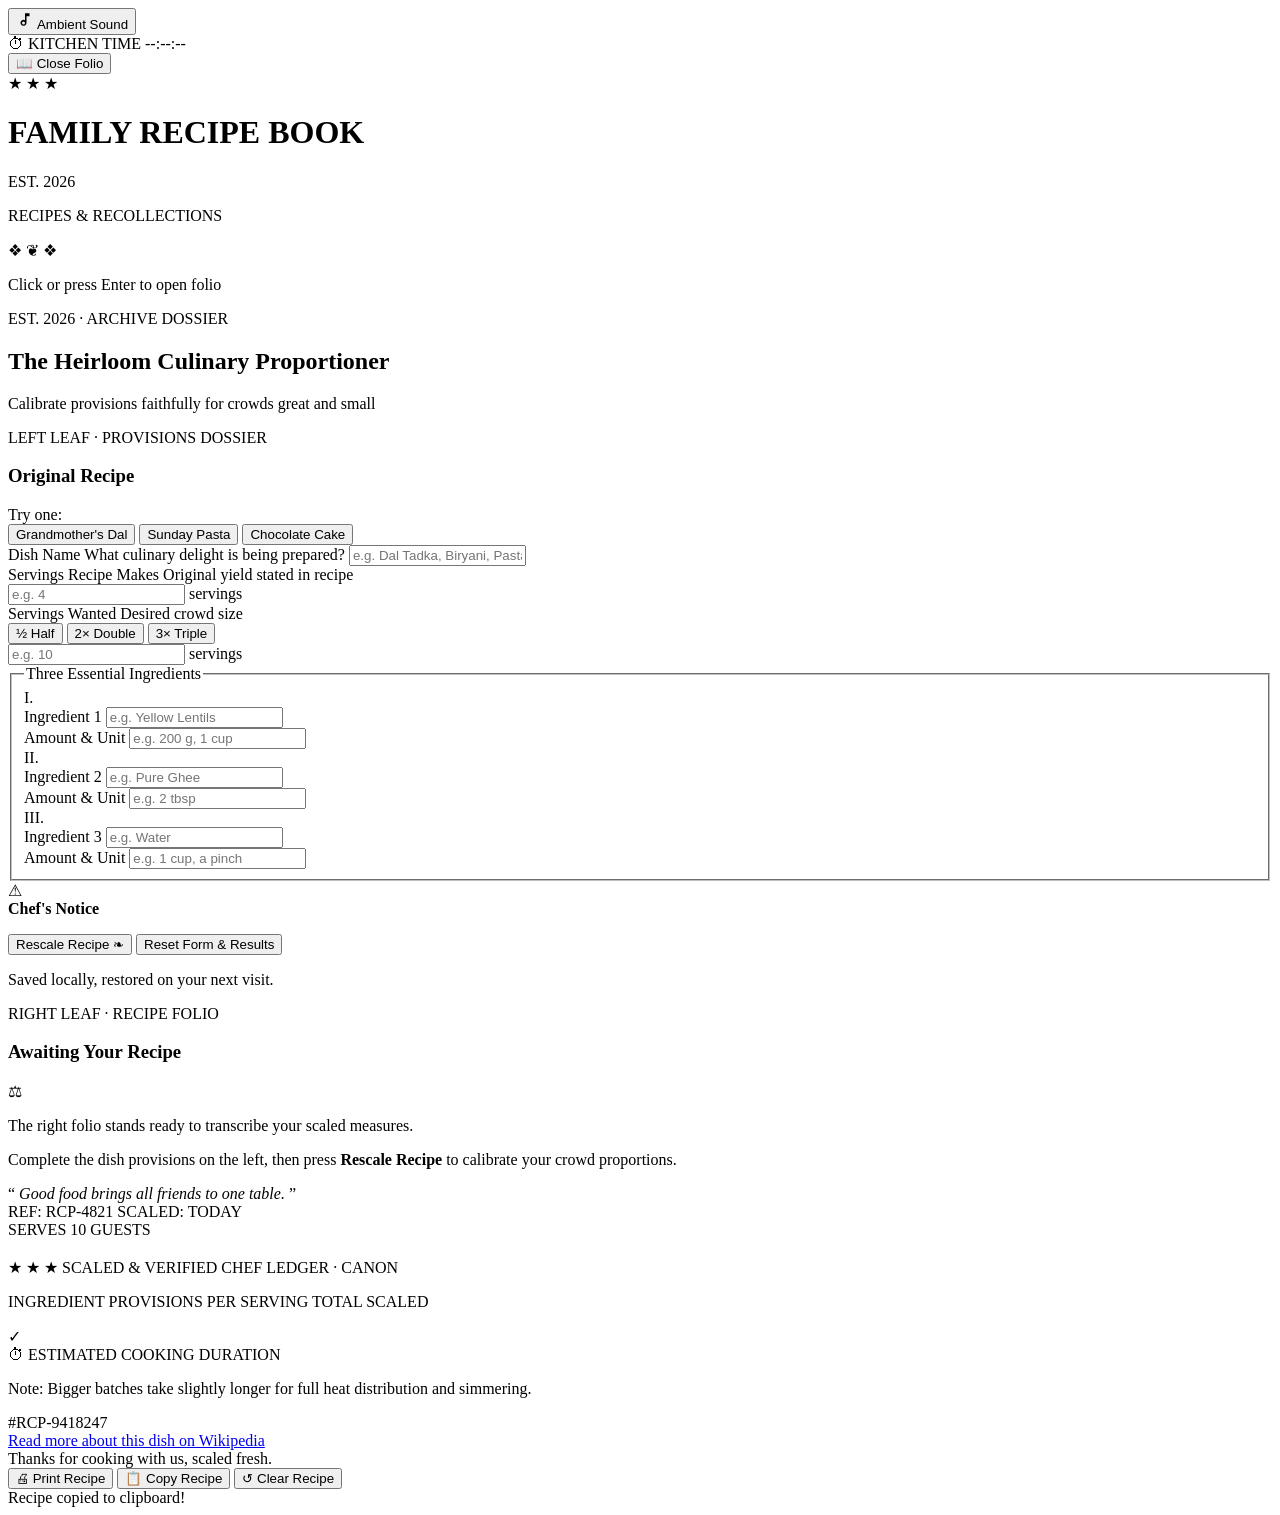
==== index.html @ 45d5d49e "Add initial HTML structure for recipe scaler Initial commit of the Heirloom Recipe Scaler HTML struc" ====
<!doctype html>
<html lang="en">
  <head>
    <meta charset="UTF-8" />
    <meta name="viewport" content="width=device-width, initial-scale=1.0" />
    <title>Heirloom Recipe Scaler</title>
    <meta
      name="description"
      content="An antique cookbook recipe scaler that rescales culinary ingredients between serving sizes with persistent storage and realistic folio visuals."
    />
    <meta property="og:title" content="Heirloom Recipe Scaler" />
    <meta
      property="og:description"
      content="An antique cookbook recipe scaler that rescales culinary ingredients between serving sizes with persistent storage and realistic folio visuals."
    />
    <meta property="og:type" content="website" />
    <meta name="twitter:card" content="summary_large_image" />
    <link rel="stylesheet" href="./style.css" />
  </head>
  <body>
    <!-- Floating Top Left Instruments: Gramophone Audio Toggle + Kitchen Time Clock -->
    <div class="floating-instruments-left" role="complementary" aria-label="Kitchen Instruments">
      <button
        id="btn-music"
        class="floating-gramophone-btn"
        type="button"
        aria-label="Toggle ambient antique music"
        aria-pressed="false"
        title="Toggle Antique Gramophone Music"
      >
        <span class="gramophone-icon" aria-hidden="true">
          <!-- Stylized Brass Gramophone SVG -->
          <svg viewBox="0 0 24 24" width="18" height="18" fill="currentColor">
            <path d="M12 3v9.28A4 4 0 1 0 14 16V7h4V3h-6zm-2 15a2 2 0 1 1 0-4 2 2 0 0 1 0 4z" />
          </svg>
        </span>
        <span class="gramophone-label sr-only">Ambient Sound</span>
      </button>

      <div class="kitchen-clock-pill" id="kitchen-clock-pill" title="Local Kitchen Time">
        <span class="clock-icon" aria-hidden="true">⏱</span>
        <span class="clock-label">KITCHEN TIME</span>
        <span class="clock-digits" id="kitchen-live-clock">--:--:--</span>
      </div>
    </div>

    <!-- Floating Top Right: Leather Folio Cover Control -->
    <div class="floating-controls-right">
      <button
        id="btn-toggle-folio"
        class="floating-leather-btn"
        type="button"
        aria-label="Toggle folio cover open or closed"
      >
        <span class="leather-btn-stitch" aria-hidden="true"></span>
        <span id="folio-icon" aria-hidden="true">📖</span>
        <span id="folio-label">Close Folio</span>
      </button>
    </div>

    <!-- Main Tabletop Workspace with 3D Scene Perspective -->
    <main class="tabletop" id="main-content">
      <div class="folio-scene" id="folio-scene">
        <div class="book-container" id="book-container">

          <!-- 3D SWINGING HARDCOVER OVERLAY (Hinged on Left Edge) -->
          <div
            id="book-cover-panel"
            class="book-cover-panel"
            role="region"
            aria-label="Book cover"
            tabindex="0"
          >
            <div class="corner-bracket top-left" aria-hidden="true"></div>
            <div class="corner-bracket top-right" aria-hidden="true"></div>
            <div class="corner-bracket bottom-left" aria-hidden="true"></div>
            <div class="corner-bracket bottom-right" aria-hidden="true"></div>
            <div class="cover-spine-edge" aria-hidden="true"></div>
            <div class="cover-clasp" aria-hidden="true">
              <span class="clasp-rivet"></span>
            </div>

            <!-- Stitched Border on Cover -->
            <div class="cover-stitch-border" aria-hidden="true"></div>

            <!-- Center Gold Medallion -->
            <div class="cover-medallion">
              <div class="medallion-ring outer-ring"></div>
              <div class="medallion-ring inner-ring"></div>
              <div class="medallion-stars" aria-hidden="true">★ ★ ★</div>
              <h1 class="medallion-title">FAMILY RECIPE BOOK</h1>
              <div class="medallion-line" aria-hidden="true"></div>
              <p class="medallion-est">EST. 2026</p>
              <p class="medallion-subtitle">RECIPES &amp; RECOLLECTIONS</p>
              <div class="medallion-wheat" aria-hidden="true">❖ ❦ ❖</div>
            </div>

            <p class="cover-hint">Click or press Enter to open folio</p>
          </div>

          <!-- INSIDE TWO-LEAF SPREAD (On Antique Cream Paper) -->
          <article class="folio-spread" id="folio-spread" aria-label="Cookbook pages spread">
            <!-- Saddle stitch border around the entire inside folio -->
            <div class="saddle-stitch-border" aria-hidden="true"></div>

            <!-- Folio Master Inside Header -->
            <header class="folio-header">
              <div class="folio-header-est">EST. 2026 · ARCHIVE DOSSIER</div>
              <h2 class="folio-header-title">The Heirloom Culinary Proportioner</h2>
              <p class="folio-header-sub">
                Calibrate provisions faithfully for crowds great and small
              </p>
              <div class="header-brass-rule" aria-hidden="true"></div>
            </header>

            <!-- Two-Leaf Layout Grid -->
            <div class="spread-leaves">

              <!-- LEFT LEAF: INPUT PAGE -->
              <section class="leaf leaf-left" aria-labelledby="leaf-left-title">
                <div class="leaf-content">
                  <header class="leaf-header">
                    <span class="leaf-folio-tag">LEFT LEAF · PROVISIONS DOSSIER</span>
                    <h3 id="leaf-left-title" class="leaf-title">Original Recipe</h3>
                    <div class="leaf-hairline" aria-hidden="true"></div>
                  </header>

                  <!-- Try One Quick Sample Row (fills whole form) -->
                  <div class="try-row" role="group" aria-label="Sample recipe presets">
                    <span class="try-label">Try one:</span>
                    <div class="try-chips">
                      <button type="button" class="sample-chip" id="chip-sample-dal">
                        Grandmother's Dal
                      </button>
                      <button type="button" class="sample-chip" id="chip-sample-pasta">
                        Sunday Pasta
                      </button>
                      <button type="button" class="sample-chip" id="chip-sample-cake">
                        Chocolate Cake
                      </button>
                    </div>
                  </div>

                  <form id="scaler-form" class="scaler-form" novalidate>
                    <!-- Dish Name -->
                    <div class="field-block">
                      <label for="dish-name" class="field-label">
                        <span class="label-heading">Dish Name</span>
                        <span class="label-sub">What culinary delight is being prepared?</span>
                      </label>
                      <input
                        type="text"
                        id="dish-name"
                        class="antique-input"
                        placeholder="e.g. Dal Tadka, Biryani, Pasta, Chocolate Cake"
                        autocomplete="off"
                        required
                      />
                    </div>

                    <!-- Servings Recipe Makes -->
                    <div class="field-block">
                      <label for="servings-original" class="field-label">
                        <span class="label-heading">Servings Recipe Makes</span>
                        <span class="label-sub">Original yield stated in recipe</span>
                      </label>
                      <div class="number-input-row">
                        <input
                          type="number"
                          id="servings-original"
                          class="antique-input number-input"
                          placeholder="e.g. 4"
                          min="0.1"
                          step="any"
                          required
                        />
                        <span class="input-unit-tag">servings</span>
                      </div>
                    </div>

                    <!-- Quick Chips & Servings Wanted -->
                    <div class="field-block">
                      <div class="chips-header">
                        <label for="servings-wanted" class="field-label mb-0">
                          <span class="label-heading">Servings Wanted</span>
                          <span class="label-sub">Desired crowd size</span>
                        </label>
                        <!-- Quick multiplier chips -->
                        <div class="quick-chips" role="group" aria-label="Crowd multipliers">
                          <button type="button" class="chip-btn" id="chip-half" title="Set crowd to Half">
                            ½ Half
                          </button>
                          <button type="button" class="chip-btn" id="chip-double" title="Set crowd to Double">
                            2× Double
                          </button>
                          <button type="button" class="chip-btn" id="chip-triple" title="Set crowd to Triple">
                            3× Triple
                          </button>
                        </div>
                      </div>

                      <div class="number-input-row">
                        <input
                          type="number"
                          id="servings-wanted"
                          class="antique-input number-input"
                          placeholder="e.g. 10"
                          min="0.1"
                          step="any"
                          required
                        />
                        <span class="input-unit-tag">servings</span>
                      </div>
                    </div>

                    <!-- Three Ingredient Rows -->
                    <fieldset class="ingredients-fieldset">
                      <legend class="fieldset-legend">Three Essential Ingredients</legend>

                      <!-- Row 1 -->
                      <div class="ingredient-row">
                        <span class="row-index" aria-hidden="true">I.</span>
                        <div class="row-inputs">
                          <div class="field-grow-2">
                            <label for="ing-name-1" class="micro-label">Ingredient 1</label>
                            <input
                              type="text"
                              id="ing-name-1"
                              class="antique-input"
                              placeholder="e.g. Yellow Lentils"
                              autocomplete="off"
                              required
                            />
                          </div>
                          <div class="field-grow-1">
                            <label for="ing-amount-1" class="micro-label">Amount &amp; Unit</label>
                            <input
                              type="text"
                              id="ing-amount-1"
                              class="antique-input"
                              placeholder="e.g. 200 g, 1 cup"
                              autocomplete="off"
                              required
                            />
                          </div>
                        </div>
                      </div>

                      <!-- Row 2 -->
                      <div class="ingredient-row">
                        <span class="row-index" aria-hidden="true">II.</span>
                        <div class="row-inputs">
                          <div class="field-grow-2">
                            <label for="ing-name-2" class="micro-label">Ingredient 2</label>
                            <input
                              type="text"
                              id="ing-name-2"
                              class="antique-input"
                              placeholder="e.g. Pure Ghee"
                              autocomplete="off"
                              required
                            />
                          </div>
                          <div class="field-grow-1">
                            <label for="ing-amount-2" class="micro-label">Amount &amp; Unit</label>
                            <input
                              type="text"
                              id="ing-amount-2"
                              class="antique-input"
                              placeholder="e.g. 2 tbsp"
                              autocomplete="off"
                              required
                            />
                          </div>
                        </div>
                      </div>

                      <!-- Row 3 -->
                      <div class="ingredient-row">
                        <span class="row-index" aria-hidden="true">III.</span>
                        <div class="row-inputs">
                          <div class="field-grow-2">
                            <label for="ing-name-3" class="micro-label">Ingredient 3</label>
                            <input
                              type="text"
                              id="ing-name-3"
                              class="antique-input"
                              placeholder="e.g. Water"
                              autocomplete="off"
                              required
                            />
                          </div>
                          <div class="field-grow-1">
                            <label for="ing-amount-3" class="micro-label">Amount &amp; Unit</label>
                            <input
                              type="text"
                              id="ing-amount-3"
                              class="antique-input"
                              placeholder="e.g. 1 cup, a pinch"
                              autocomplete="off"
                              required
                            />
                          </div>
                        </div>
                      </div>
                    </fieldset>

                    <!-- Validation Box -->
                    <div
                      id="validation-box"
                      class="validation-box hidden"
                      role="alert"
                      aria-live="assertive"
                    >
                      <span class="alert-symbol" aria-hidden="true">⚠</span>
                      <div class="alert-details">
                        <strong class="alert-head">Chef's Notice</strong>
                        <p id="validation-message" class="alert-text"></p>
                      </div>
                    </div>

                    <!-- Rescale Action Button & Reset Form -->
                    <div class="form-actions">
                      <button type="submit" id="btn-rescale" class="btn-oxblood">
                        <span class="btn-label">Rescale Recipe</span>
                        <span class="btn-flourish" aria-hidden="true">❧</span>
                      </button>
                      <button
                        type="button"
                        id="btn-reset-form"
                        class="btn-reset-inline"
                        title="Clear form and remove saved result"
                      >
                        Reset Form &amp; Results
                      </button>
                    </div>

                    <!-- Quiet Persistence Note -->
                    <p class="note-saved-locally">
                      Saved locally, restored on your next visit.
                    </p>
                  </form>
                </div>
              </section>

              <!-- Center Folio Binding Gutter -->
              <div class="leaf-spine-gutter" aria-hidden="true"></div>

              <!-- RIGHT LEAF: PLACEHOLDER OR RESCALED RECIPE CARD -->
              <section class="leaf leaf-right" aria-labelledby="leaf-right-title">
                <div class="leaf-content">

                  <!-- PLACEHOLDER STATE (Awaiting recipe) -->
                  <div id="right-placeholder" class="placeholder-state">
                    <header class="leaf-header">
                      <span class="leaf-folio-tag">RIGHT LEAF · RECIPE FOLIO</span>
                      <h3 id="leaf-right-title" class="leaf-title">Awaiting Your Recipe</h3>
                      <div class="leaf-hairline" aria-hidden="true"></div>
                    </header>

                    <div class="placeholder-body">
                      <div class="antique-crest-frame">
                        <span class="crest-glyph" aria-hidden="true">⚖</span>
                      </div>
                      <p class="placeholder-lead">
                        The right folio stands ready to transcribe your scaled measures.
                      </p>
                      <p class="placeholder-note">
                        Complete the dish provisions on the left, then press
                        <strong>Rescale Recipe</strong> to calibrate your crowd proportions.
                      </p>

                      <div class="placeholder-quote">
                        <span class="quote-mark">“</span>
                        <em>Good food brings all friends to one table.</em>
                        <span class="quote-mark">”</span>
                      </div>
                    </div>
                  </div>

                  <!-- RESULT STATE (Rescaled Official Recipe Card with Zigzag Torn Edges) -->
                  <div id="right-result" class="result-card-state hidden">
                    <div class="torn-recipe-card" id="printable-recipe-card">
                      <!-- Top Torn Serrated Edge -->
                      <div class="torn-edge-top" aria-hidden="true"></div>

                      <!-- Document Particulars Header -->
                      <div class="card-doc-header">
                        <div class="doc-ref-row">
                          <span class="doc-ref-code" id="doc-ref-code">REF: RCP-4821</span>
                          <span class="doc-date" id="doc-date-string">SCALED: TODAY</span>
                        </div>
                        <div class="stamp-badge" id="result-serves-badge">
                          SERVES 10 GUESTS
                        </div>
                      </div>

                      <!-- Dish Title & Scale Badge -->
                      <div class="dish-title-row">
                        <h3 id="result-dish-heading" class="result-dish-heading">
                          <!-- Dynamic Dish Name -->
                        </h3>
                        <span class="scale-factor-pill" id="scale-factor-pill">
                          <!-- e.g. ×2.5 -->
                        </span>
                      </div>

                      <!-- Dark Round Rubber Stamp: SCALED & VERIFIED -->
                      <div class="rubber-stamp" aria-label="Scaled and Verified rubber stamp">
                        <div class="rubber-stamp-inner">
                          <span class="stamp-stars">★ ★ ★</span>
                          <span class="stamp-main">SCALED &amp; VERIFIED</span>
                          <span class="stamp-tagline">CHEF LEDGER · CANON</span>
                        </div>
                      </div>

                      <p class="result-servings-line" id="result-servings-line">
                        <!-- e.g. Serves 10 · Scaled from recipe for 4 -->
                      </p>

                      <div class="leaf-hairline" aria-hidden="true"></div>

                      <!-- Scaled Ingredients Table with Per Serving Column -->
                      <div class="ingredients-card">
                        <div class="card-table-head">
                          <span class="col-ing">INGREDIENT PROVISIONS</span>
                          <span class="col-per-serv">PER SERVING</span>
                          <span class="col-total">TOTAL SCALED</span>
                        </div>
                        <ul id="scaled-ingredients-list" class="scaled-list" aria-label="Rescaled ingredients">
                          <!-- Injected via JavaScript -->
                        </ul>
                      </div>

                      <!-- Math Verification Audit Strip -->
                      <div class="math-audit-strip" id="math-audit-strip" role="note">
                        <span class="audit-icon" aria-hidden="true">✓</span>
                        <span class="audit-text" id="math-audit-text">
                          <!-- e.g. Verification: 200 g × 2.5 = 500 g -->
                        </span>
                      </div>

                      <!-- Two-Line Estimated Cooking Time Card -->
                      <div class="cooking-time-card" id="cooking-time-card">
                        <div class="time-header">
                          <span class="time-icon" aria-hidden="true">⏱</span>
                          <span class="time-title">ESTIMATED COOKING DURATION</span>
                        </div>
                        <p class="time-line line-original" id="time-line-original">
                          <!-- e.g. Original 4 servings: about 35 minutes -->
                        </p>
                        <p class="time-line line-rescaled" id="time-line-rescaled">
                          <!-- e.g. For 10 servings: plan about 40 to 45 minutes -->
                        </p>
                        <p class="time-note">
                          Note: Bigger batches take slightly longer for full heat distribution and simmering.
                        </p>
                      </div>

                      <!-- Decorative CSS-Only Barcode & Receipt Line -->
                      <div class="card-barcode-wrap">
                        <div class="barcode-bars" aria-hidden="true"></div>
                        <div class="barcode-number" id="barcode-number">#RCP-9418247</div>
                        <div class="barcode-wiki-wrap">
                          <a
                            id="barcode-wiki-link"
                            class="barcode-wiki-link"
                            href="https://en.wikipedia.org/wiki/Special:Search/"
                            target="_blank"
                            rel="noopener noreferrer"
                          >
                            Read more about this dish on Wikipedia
                          </a>
                        </div>
                        <div class="barcode-farewell">
                          Thanks for cooking with us, scaled fresh.
                        </div>
                      </div>

                      <!-- Bottom Torn Serrated Edge -->
                      <div class="torn-edge-bottom" aria-hidden="true"></div>
                    </div>

                    <!-- Result Action Buttons -->
                    <div class="result-buttons">
                      <button
                        type="button"
                        id="btn-print-recipe"
                        class="btn-secondary"
                        onclick="window.focus(); window.print();"
                        title="Print this rescaled recipe card"
                      >
                        <span aria-hidden="true">🖨</span> Print Recipe
                      </button>
                      <button
                        type="button"
                        id="btn-copy-recipe"
                        class="btn-secondary"
                        title="Copy plain-text recipe to clipboard"
                      >
                        <span aria-hidden="true">📋</span> Copy Recipe
                      </button>
                      <button
                        type="button"
                        id="btn-start-over"
                        class="btn-ghost"
                        title="Clear saved recipe and reset"
                      >
                        <span>↺</span> Clear Recipe
                      </button>
                    </div>

                    <!-- Toast Feedback for Copy -->
                    <div id="copy-toast" class="copy-toast hidden" role="status" aria-live="polite">
                      Recipe copied to clipboard!
                    </div>
                  </div>

                </div>
              </section>

            </div>
          </article>

        </div>
      </div>
    </main>

    <!-- Vanilla JavaScript File -->
    <script src="./script.js"></script>
  </body>
</html>
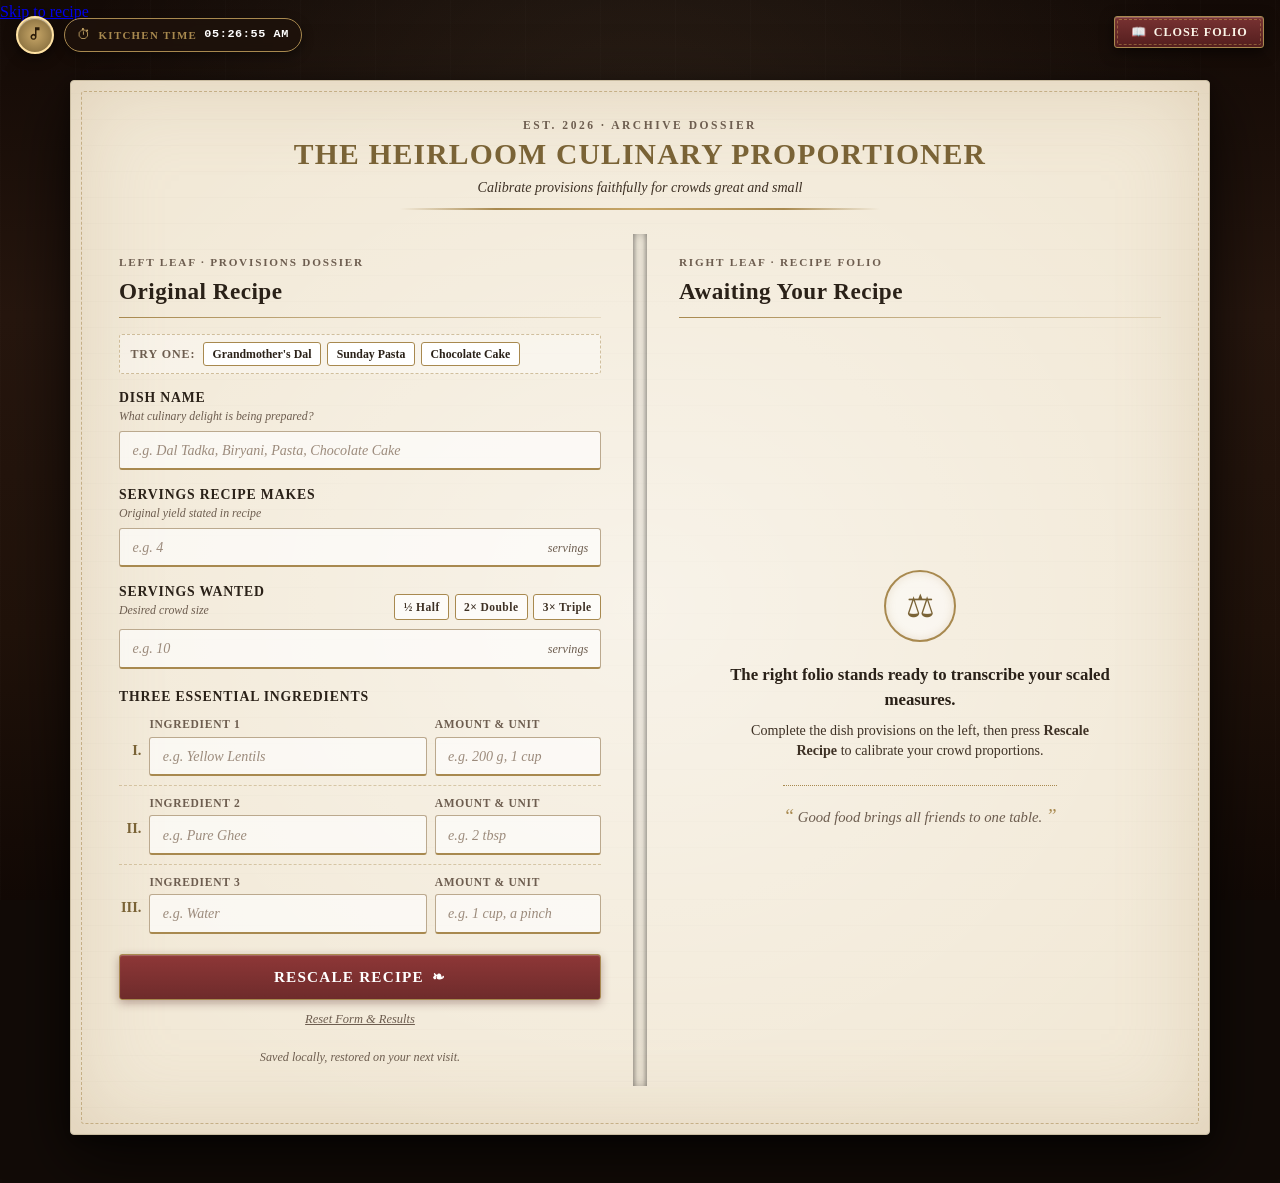
==== commit 04aec7fb: "Keep recipe arithmetic safe and cooking guidance honest" ====
--- a/index.html
+++ b/index.html
@@ -8,16 +8,20 @@
       name="description"
       content="An antique cookbook recipe scaler that rescales culinary ingredients between serving sizes with persistent storage and realistic folio visuals."
     />
-    <meta property="og:title" content="Heirloom Recipe Scaler" />
+    <link rel="canonical" href="https://aditya2375.github.io/recipe-scaler/">
+<meta name="referrer" content="no-referrer">
+<meta http-equiv="Content-Security-Policy" content="default-src 'self'; script-src 'self'; style-src 'self' 'unsafe-inline'; font-src 'self' data:; img-src 'self' data:; connect-src 'none'; object-src 'none'; base-uri 'self'; form-action 'none'">
+<meta property="og:url" content="https://aditya2375.github.io/recipe-scaler/">
+<meta property="og:title" content="Heirloom Recipe Scaler" />
     <meta
       property="og:description"
       content="An antique cookbook recipe scaler that rescales culinary ingredients between serving sizes with persistent storage and realistic folio visuals."
     />
     <meta property="og:type" content="website" />
-    <meta name="twitter:card" content="summary_large_image" />
+    <meta name="twitter:card" content="summary" />
     <link rel="stylesheet" href="./style.css" />
   </head>
-  <body>
+  <body><a class="skip-link" href="#main-content">Skip to recipe</a>
     <!-- Floating Top Left Instruments: Gramophone Audio Toggle + Kitchen Time Clock -->
     <div class="floating-instruments-left" role="complementary" aria-label="Kitchen Instruments">
       <button
@@ -59,7 +63,7 @@
     </div>
 
     <!-- Main Tabletop Workspace with 3D Scene Perspective -->
-    <main class="tabletop" id="main-content">
+    <main tabindex="-1" class="tabletop" id="main-content">
       <div class="folio-scene" id="folio-scene">
         <div class="book-container" id="book-container">
 
@@ -440,11 +444,11 @@
                         </span>
                       </div>
 
-                      <!-- Two-Line Estimated Cooking Time Card -->
+                      <!-- Two-Line Cooking guidance Card -->
                       <div class="cooking-time-card" id="cooking-time-card">
                         <div class="time-header">
                           <span class="time-icon" aria-hidden="true">⏱</span>
-                          <span class="time-title">ESTIMATED COOKING DURATION</span>
+                          <span class="time-title">COOKING GUIDANCE</span>
                         </div>
                         <p class="time-line line-original" id="time-line-original">
                           <!-- e.g. Original 4 servings: about 35 minutes -->
@@ -453,7 +457,7 @@
                           <!-- e.g. For 10 servings: plan about 40 to 45 minutes -->
                         </p>
                         <p class="time-note">
-                          Note: Bigger batches take slightly longer for full heat distribution and simmering.
+                          Scaling amounts does not establish safe cooking time or doneness.
                         </p>
                       </div>
 
--- a/style.css
+++ b/style.css
@@ -0,0 +1,1695 @@
+/* ==========================================================================
+   THE HEIRLOOM RECIPE SCALER - STYLESHEET
+   Antique Family Cookbook & Folio Proportioner
+   Pure Vanilla CSS - Zero External Dependencies
+   ========================================================================== */
+
+/* --- Custom Variables & Palette --- */
+:root {
+  --wood-dark: #120b07;
+  --wood-deep: #1e120b;
+  --wood-warm: #362013;
+  --wood-light: #4e301d;
+
+  --cover-green-dark: #14241a;
+  --cover-green: #1f3627;
+  --cover-green-light: #2b4936;
+
+  --oxblood-deep: #4d1c1c;
+  --oxblood: #6e2b2b;
+  --oxblood-light: #8e3737;
+  --oxblood-tint: rgba(110, 43, 43, 0.08);
+
+  --brass-dark: #7a6336;
+  --brass: #a8894f;
+  --brass-bright: #c8a768;
+  --brass-light: #ebd8a7;
+  --gold-foil: #dfba5c;
+
+  --parchment-base: #f7f1e4;
+  --parchment-page: #f2e9d7;
+  --parchment-card: #fcf9f2;
+  --parchment-crease: #e4d8bf;
+  --parchment-dark: #dacbb0;
+
+  --ink-black: #2a2118;
+  --ink-brown: #3e3125;
+  --ink-muted: #6d5d4f;
+  --ink-faint: #9c8b7c;
+
+  --stamp-ink: #3b231d;
+  --alert-red: #872323;
+  --alert-bg: #faecea;
+  --alert-border: #d48b8b;
+
+  --font-serif: Georgia, "Times New Roman", "Baskerville", serif;
+  --font-mono: "Courier New", Courier, monospace;
+
+  --radius-sm: 3px;
+  --radius-md: 6px;
+  --radius-lg: 10px;
+
+  --ease-folio: cubic-bezier(0.25, 1, 0.5, 1);
+}
+
+/* --- Global Reset & Box Model --- */
+*,
+*::before,
+*::after {
+  box-sizing: border-box;
+  margin: 0;
+  padding: 0;
+}
+
+html,
+body {
+  min-height: 100vh;
+  width: 100%;
+  font-family: var(--font-serif);
+  color: var(--ink-black);
+  line-height: 1.5;
+  background-color: var(--wood-dark);
+  -webkit-font-smoothing: antialiased;
+  -moz-osx-font-smoothing: grayscale;
+}
+
+/* --- Atmospheric Wooden Tabletop Background --- */
+body {
+  display: flex;
+  flex-direction: column;
+  background-image:
+    radial-gradient(ellipse at 50% 25%, rgba(255, 230, 180, 0.09) 0%, transparent 65%),
+    repeating-linear-gradient(
+      90deg,
+      rgba(255, 255, 255, 0.012) 0px,
+      rgba(255, 255, 255, 0.012) 1px,
+      transparent 1px,
+      transparent 75px
+    ),
+    linear-gradient(
+      180deg,
+      #130a06 0%,
+      #26160e 35%,
+      #20120a 70%,
+      #120905 100%
+    );
+  background-attachment: fixed;
+  overflow-x: hidden;
+}
+
+.sr-only {
+  position: absolute;
+  width: 1px;
+  height: 1px;
+  padding: 0;
+  margin: -1px;
+  overflow: hidden;
+  clip: rect(0, 0, 0, 0);
+  white-space: nowrap;
+  border: 0;
+}
+
+.hidden {
+  display: none !important;
+}
+
+/* ==========================================================================
+   FLOATING TOP INSTRUMENTS & CONTROLS (NO NAVBAR)
+   ========================================================================== */
+.floating-instruments-left {
+  position: fixed;
+  top: 1rem;
+  left: 1rem;
+  z-index: 100;
+  display: flex;
+  align-items: center;
+  gap: 0.65rem;
+}
+
+/* Tiny Brass Gramophone Audio Toggle */
+.floating-gramophone-btn {
+  width: 38px;
+  height: 38px;
+  border-radius: 50%;
+  background: radial-gradient(circle, var(--brass-bright) 0%, var(--brass-dark) 100%);
+  border: 2px solid #ffe2a3;
+  color: #2b1c09;
+  display: flex;
+  align-items: center;
+  justify-content: center;
+  cursor: pointer;
+  box-shadow:
+    0 4px 12px rgba(0, 0, 0, 0.5),
+    inset 0 1px 1px rgba(255, 255, 255, 0.6);
+  transition: all 0.2s ease;
+}
+
+.floating-gramophone-btn:hover {
+  transform: scale(1.08);
+  box-shadow: 0 6px 16px rgba(0, 0, 0, 0.6);
+  color: var(--oxblood-deep);
+}
+
+.floating-gramophone-btn:focus-visible {
+  outline: 2px solid var(--brass-light);
+  outline-offset: 3px;
+}
+
+.floating-gramophone-btn.is-playing {
+  background: radial-gradient(circle, #f5d487 0%, #b88628 100%);
+  animation: gramophonePulse 2.8s infinite ease-in-out;
+}
+
+@keyframes gramophonePulse {
+  0%, 100% { box-shadow: 0 4px 12px rgba(0,0,0,0.5), 0 0 0 0 rgba(223, 186, 92, 0.4); }
+  50% { box-shadow: 0 4px 12px rgba(0,0,0,0.5), 0 0 0 6px rgba(223, 186, 92, 0); }
+}
+
+/* Kitchen Time Clock Pill */
+.kitchen-clock-pill {
+  background: rgba(30, 18, 11, 0.85);
+  border: 1px solid var(--brass);
+  border-radius: 20px;
+  padding: 0.35rem 0.75rem;
+  display: flex;
+  align-items: center;
+  gap: 0.45rem;
+  box-shadow: 0 4px 12px rgba(0, 0, 0, 0.4);
+  backdrop-filter: blur(4px);
+  color: var(--brass-light);
+  font-size: 0.74rem;
+}
+
+.clock-icon {
+  font-size: 0.85rem;
+  color: var(--brass-bright);
+}
+
+.clock-label {
+  font-weight: 700;
+  letter-spacing: 0.12em;
+  text-transform: uppercase;
+  color: var(--brass);
+  font-size: 0.68rem;
+}
+
+.clock-digits {
+  font-family: var(--font-mono);
+  font-weight: 700;
+  color: #fff;
+  letter-spacing: 0.05em;
+  font-variant-numeric: tabular-nums;
+}
+
+/* Floating Leather Folio Button (Top Right) */
+.floating-controls-right {
+  position: fixed;
+  top: 1rem;
+  right: 1rem;
+  z-index: 100;
+}
+
+.floating-leather-btn {
+  background: linear-gradient(180deg, #783232 0%, #541e1e 100%);
+  color: #fbf5e8;
+  border: 1px solid var(--brass);
+  border-radius: var(--radius-sm);
+  padding: 0.48rem 0.95rem;
+  font-family: var(--font-serif);
+  font-size: 0.76rem;
+  letter-spacing: 0.08em;
+  text-transform: uppercase;
+  font-weight: 700;
+  cursor: pointer;
+  position: relative;
+  box-shadow:
+    0 4px 14px rgba(0, 0, 0, 0.55),
+    inset 0 1px 1px rgba(255, 255, 255, 0.25);
+  display: inline-flex;
+  align-items: center;
+  gap: 0.45rem;
+  transition: all 0.2s ease;
+}
+
+.leather-btn-stitch {
+  position: absolute;
+  top: 2px;
+  bottom: 2px;
+  left: 2px;
+  right: 2px;
+  border: 1px dashed rgba(223, 186, 92, 0.4);
+  pointer-events: none;
+  border-radius: 2px;
+}
+
+.floating-leather-btn:hover {
+  background: linear-gradient(180deg, #8a3a3a 0%, #632222 100%);
+  border-color: var(--brass-bright);
+  transform: translateY(-1px);
+  box-shadow: 0 6px 18px rgba(0, 0, 0, 0.65);
+}
+
+.floating-leather-btn:focus-visible {
+  outline: 2px solid var(--brass-light);
+  outline-offset: 3px;
+}
+
+/* --- Workspace & 3D Folio Scene --- */
+.tabletop {
+  flex: 1;
+  display: flex;
+  align-items: center;
+  justify-content: center;
+  padding: 3.5rem 1rem 3rem;
+}
+
+.folio-scene {
+  width: 100%;
+  max-width: 1140px;
+  perspective: 2000px;
+  position: relative;
+}
+
+.book-container {
+  width: 100%;
+  position: relative;
+  min-height: 640px;
+  transform-style: preserve-3d;
+}
+
+/* ==========================================================================
+   3D SWINGING HARDCOVER OVERLAY (Hinged on Left Edge)
+   ========================================================================== */
+.book-cover-panel {
+  position: absolute;
+  top: 0;
+  left: 0;
+  width: 100%;
+  height: 100%;
+  z-index: 50;
+  transform-origin: left center;
+  transform-style: preserve-3d;
+  background-color: var(--cover-green);
+  /* Visible Cloth & Leather Weave Texture */
+  background-image:
+    radial-gradient(ellipse at 50% 50%, rgba(255, 255, 255, 0.05) 0%, transparent 80%),
+    repeating-linear-gradient(
+      45deg,
+      rgba(0, 0, 0, 0.16) 0px,
+      rgba(0, 0, 0, 0.16) 2px,
+      transparent 2px,
+      transparent 4px
+    ),
+    repeating-linear-gradient(
+      -45deg,
+      rgba(0, 0, 0, 0.16) 0px,
+      rgba(0, 0, 0, 0.16) 2px,
+      transparent 2px,
+      transparent 4px
+    );
+  border: 2px solid #0f1c13;
+  border-radius: 4px 12px 12px 4px;
+  box-shadow:
+    -14px 18px 38px rgba(0, 0, 0, 0.75),
+    0 24px 50px rgba(0, 0, 0, 0.6),
+    inset 6px 0 14px rgba(0, 0, 0, 0.75),
+    inset -4px 0 10px rgba(0, 0, 0, 0.4);
+  display: flex;
+  flex-direction: column;
+  align-items: center;
+  justify-content: center;
+  padding: 3rem 2.5rem;
+  cursor: pointer;
+  outline: none;
+  transition:
+    transform 2s var(--ease-folio),
+    opacity 0.5s ease 1.6s,
+    visibility 0.5s ease 2.1s;
+  will-change: transform, opacity;
+}
+
+.book-cover-panel.is-open {
+  transform: rotateY(-118deg);
+  opacity: 0;
+  pointer-events: none;
+  visibility: hidden;
+}
+
+.book-cover-panel.is-closed {
+  transform: rotateY(0deg);
+  opacity: 1;
+  pointer-events: auto;
+  visibility: visible;
+  transition:
+    transform 1.8s var(--ease-folio),
+    opacity 0.3s ease,
+    visibility 0s linear;
+}
+
+.book-cover-panel:focus-visible {
+  outline: 3px solid var(--brass-bright);
+  outline-offset: 4px;
+}
+
+.cover-spine-edge {
+  position: absolute;
+  top: 0;
+  left: 0;
+  bottom: 0;
+  width: 28px;
+  background: linear-gradient(
+    90deg,
+    rgba(0, 0, 0, 0.7) 0%,
+    rgba(255, 255, 255, 0.08) 35%,
+    rgba(0, 0, 0, 0.6) 100%
+  );
+  border-right: 1px solid rgba(168, 137, 79, 0.35);
+  border-radius: 4px 0 0 4px;
+}
+
+/* Corner Protectors */
+.corner-bracket {
+  position: absolute;
+  width: 58px;
+  height: 58px;
+  pointer-events: none;
+  z-index: 10;
+}
+
+.corner-bracket::before {
+  content: "";
+  position: absolute;
+  width: 100%;
+  height: 100%;
+  background: linear-gradient(135deg, var(--brass-bright) 0%, var(--brass-dark) 100%);
+  clip-path: polygon(0 0, 100% 0, 0 100%);
+  filter: drop-shadow(1px 1px 3px rgba(0, 0, 0, 0.65));
+}
+
+.corner-bracket::after {
+  content: "•";
+  position: absolute;
+  font-size: 11px;
+  color: #24190c;
+  font-weight: 700;
+}
+
+.corner-bracket.top-left { top: 0; left: 0; }
+.corner-bracket.top-left::after { top: 10px; left: 10px; }
+.corner-bracket.top-right { top: 0; right: 0; transform: scaleX(-1); }
+.corner-bracket.top-right::after { top: 10px; left: 10px; }
+.corner-bracket.bottom-left { bottom: 0; left: 0; transform: scaleY(-1); }
+.corner-bracket.bottom-left::after { top: 10px; left: 10px; }
+.corner-bracket.bottom-right { bottom: 0; right: 0; transform: scale(-1); }
+.corner-bracket.bottom-right::after { top: 10px; left: 10px; }
+
+/* Clasp */
+.cover-clasp {
+  position: absolute;
+  right: -10px;
+  top: 50%;
+  transform: translateY(-50%);
+  width: 24px;
+  height: 48px;
+  background: linear-gradient(90deg, var(--brass-dark) 0%, var(--brass-bright) 70%, var(--brass-dark) 100%);
+  border: 1px solid #dfba5c;
+  border-radius: 0 8px 8px 0;
+  box-shadow: 2px 4px 10px rgba(0, 0, 0, 0.6);
+  display: flex;
+  align-items: center;
+  justify-content: center;
+}
+
+.clasp-rivet {
+  width: 8px;
+  height: 8px;
+  background: #31210e;
+  border-radius: 50%;
+  border: 1px solid var(--brass-light);
+}
+
+.cover-stitch-border {
+  position: absolute;
+  top: 18px;
+  bottom: 18px;
+  left: 36px;
+  right: 18px;
+  border: 1px dashed rgba(168, 137, 79, 0.5);
+  box-shadow: inset 0 0 0 3px rgba(0, 0, 0, 0.25);
+  pointer-events: none;
+}
+
+.cover-medallion {
+  position: relative;
+  z-index: 5;
+  width: 290px;
+  height: 290px;
+  border-radius: 50%;
+  background: radial-gradient(circle, rgba(31, 54, 39, 0.95) 0%, rgba(18, 32, 23, 0.98) 100%);
+  border: 3px solid var(--brass-bright);
+  box-shadow:
+    0 8px 24px rgba(0, 0, 0, 0.7),
+    inset 0 0 16px rgba(0, 0, 0, 0.8),
+    0 0 0 6px rgba(168, 137, 79, 0.25);
+  display: flex;
+  flex-direction: column;
+  align-items: center;
+  justify-content: center;
+  text-align: center;
+  padding: 1.5rem;
+}
+
+.medallion-ring {
+  position: absolute;
+  border-radius: 50%;
+  pointer-events: none;
+}
+.outer-ring {
+  top: 8px; left: 8px; right: 8px; bottom: 8px;
+  border: 1px dashed rgba(223, 186, 92, 0.6);
+}
+.inner-ring {
+  top: 16px; left: 16px; right: 16px; bottom: 16px;
+  border: 1px solid rgba(168, 137, 79, 0.4);
+}
+
+.medallion-stars {
+  font-size: 0.85rem;
+  color: var(--brass-bright);
+  letter-spacing: 0.3em;
+  margin-bottom: 0.35rem;
+}
+
+.medallion-title {
+  font-size: 1.35rem;
+  line-height: 1.15;
+  font-weight: 700;
+  letter-spacing: 0.1em;
+  color: var(--brass-bright);
+  text-transform: uppercase;
+  text-shadow:
+    0 1px 2px rgba(0, 0, 0, 0.9),
+    0 0 10px rgba(223, 186, 92, 0.35);
+}
+
+.medallion-line {
+  width: 70px;
+  height: 1px;
+  background: var(--brass-bright);
+  margin: 0.5rem 0;
+}
+
+.medallion-est {
+  font-size: 0.78rem;
+  font-weight: 700;
+  letter-spacing: 0.22em;
+  color: #fff;
+}
+
+.medallion-subtitle {
+  font-size: 0.68rem;
+  font-style: italic;
+  letter-spacing: 0.15em;
+  color: var(--brass-light);
+  margin-top: 0.25rem;
+}
+
+.medallion-wheat {
+  font-size: 0.8rem;
+  color: var(--brass);
+  margin-top: 0.4rem;
+}
+
+.cover-hint {
+  margin-top: 2rem;
+  font-size: 0.82rem;
+  letter-spacing: 0.15em;
+  text-transform: uppercase;
+  color: var(--brass-light);
+  text-shadow: 0 1px 3px rgba(0, 0, 0, 0.8);
+}
+
+/* ==========================================================================
+   INSIDE TWO-LEAF SPREAD (On Antique Cream Paper)
+   ========================================================================== */
+.folio-spread {
+  width: 100%;
+  min-height: 640px;
+  background-color: var(--parchment-page);
+  background-image:
+    radial-gradient(ellipse at 50% 50%, rgba(255, 255, 255, 0.45) 0%, transparent 80%),
+    repeating-linear-gradient(
+      0deg,
+      rgba(42, 33, 24, 0.015) 0px,
+      rgba(42, 33, 24, 0.015) 1px,
+      transparent 1px,
+      transparent 26px
+    );
+  border-radius: 4px;
+  box-shadow:
+    0 22px 65px rgba(0, 0, 0, 0.7),
+    0 4px 16px rgba(0, 0, 0, 0.35),
+    inset 0 0 90px rgba(184, 155, 114, 0.32);
+  border: 1px solid #c9bca1;
+  position: relative;
+  padding: 1.75rem 1.5rem 2.25rem;
+  display: flex;
+  flex-direction: column;
+}
+
+@media (min-width: 768px) {
+  .folio-spread {
+    padding: 2.25rem 2.25rem 3rem;
+  }
+}
+
+.saddle-stitch-border {
+  position: absolute;
+  top: 10px;
+  bottom: 10px;
+  left: 10px;
+  right: 10px;
+  border: 1px dashed rgba(168, 137, 79, 0.55);
+  pointer-events: none;
+  border-radius: 3px;
+}
+
+.folio-header {
+  text-align: center;
+  margin-bottom: 1.5rem;
+  position: relative;
+  z-index: 2;
+}
+
+.folio-header-est {
+  font-size: 0.72rem;
+  letter-spacing: 0.22em;
+  text-transform: uppercase;
+  color: var(--ink-muted);
+  font-weight: 700;
+  margin-bottom: 0.2rem;
+}
+
+.folio-header-title {
+  font-size: 1.85rem;
+  font-weight: 700;
+  letter-spacing: 0.04em;
+  color: var(--brass-dark);
+  text-transform: uppercase;
+  line-height: 1.2;
+}
+
+.folio-header-sub {
+  font-size: 0.88rem;
+  font-style: italic;
+  color: var(--ink-brown);
+  margin-top: 0.25rem;
+}
+
+.header-brass-rule {
+  height: 2px;
+  background: linear-gradient(
+    90deg,
+    transparent 0%,
+    var(--brass) 20%,
+    var(--brass-bright) 50%,
+    var(--brass) 80%,
+    transparent 100%
+  );
+  margin: 0.65rem auto 0;
+  max-width: 480px;
+}
+
+.spread-leaves {
+  display: grid;
+  grid-template-columns: 1fr;
+  flex: 1;
+  gap: 1.5rem;
+  position: relative;
+  z-index: 2;
+}
+
+@media (min-width: 880px) {
+  .spread-leaves {
+    grid-template-columns: 1fr 14px 1fr;
+    gap: 0;
+  }
+}
+
+.leaf {
+  display: flex;
+  flex-direction: column;
+  position: relative;
+}
+
+.leaf-content {
+  padding: 1rem 0.5rem;
+  display: flex;
+  flex-direction: column;
+  flex: 1;
+}
+
+@media (min-width: 880px) {
+  .leaf-left .leaf-content {
+    padding: 1.25rem 2rem 1.25rem 0.75rem;
+  }
+  .leaf-right .leaf-content {
+    padding: 1.25rem 0.75rem 1.25rem 2rem;
+  }
+}
+
+.leaf-spine-gutter {
+  display: none;
+  background: linear-gradient(
+    90deg,
+    rgba(0, 0, 0, 0.22) 0%,
+    rgba(0, 0, 0, 0.04) 30%,
+    rgba(0, 0, 0, 0.02) 50%,
+    rgba(0, 0, 0, 0.04) 70%,
+    rgba(0, 0, 0, 0.22) 100%
+  );
+  box-shadow: inset 0 0 10px rgba(0, 0, 0, 0.25);
+  position: relative;
+  z-index: 5;
+}
+
+@media (min-width: 880px) {
+  .leaf-spine-gutter {
+    display: block;
+  }
+}
+
+.leaf-header {
+  margin-bottom: 1rem;
+}
+
+.leaf-folio-tag {
+  display: block;
+  font-size: 0.7rem;
+  letter-spacing: 0.16em;
+  text-transform: uppercase;
+  color: var(--ink-muted);
+  font-weight: 600;
+  margin-bottom: 0.2rem;
+}
+
+.leaf-title {
+  font-size: 1.45rem;
+  font-weight: 700;
+  color: var(--ink-black);
+  letter-spacing: 0.02em;
+}
+
+.leaf-hairline {
+  height: 1px;
+  background: linear-gradient(90deg, var(--brass) 0%, rgba(168, 137, 79, 0.2) 100%);
+  margin-top: 0.5rem;
+}
+
+/* --- Try One Sample Presets Row --- */
+.try-row {
+  display: flex;
+  align-items: center;
+  flex-wrap: wrap;
+  gap: 0.45rem;
+  margin-bottom: 0.85rem;
+  padding: 0.45rem 0.65rem;
+  background: rgba(255, 255, 255, 0.4);
+  border: 1px dashed rgba(168, 137, 79, 0.5);
+  border-radius: var(--radius-sm);
+}
+
+.try-label {
+  font-size: 0.75rem;
+  font-weight: 700;
+  letter-spacing: 0.08em;
+  text-transform: uppercase;
+  color: var(--ink-muted);
+}
+
+.try-chips {
+  display: flex;
+  flex-wrap: wrap;
+  gap: 0.35rem;
+}
+
+.sample-chip {
+  background: #fff;
+  border: 1px solid var(--brass);
+  color: var(--ink-black);
+  font-family: var(--font-serif);
+  font-size: 0.74rem;
+  font-weight: 600;
+  padding: 0.2rem 0.55rem;
+  border-radius: var(--radius-sm);
+  cursor: pointer;
+  transition: all 0.18s ease;
+}
+
+.sample-chip:hover {
+  background: var(--oxblood);
+  border-color: var(--brass-bright);
+  color: #fff;
+  transform: translateY(-1px);
+}
+
+/* --- Form Fields (Left Leaf) --- */
+.scaler-form {
+  display: flex;
+  flex-direction: column;
+  gap: 0.9rem;
+}
+
+.field-block {
+  display: flex;
+  flex-direction: column;
+  gap: 0.3rem;
+}
+
+.field-label {
+  display: flex;
+  flex-direction: column;
+  cursor: pointer;
+}
+
+.field-label.mb-0 { margin-bottom: 0; }
+
+.label-heading {
+  font-size: 0.86rem;
+  font-weight: 700;
+  letter-spacing: 0.06em;
+  text-transform: uppercase;
+  color: var(--ink-black);
+}
+
+.label-sub {
+  font-size: 0.74rem;
+  font-style: italic;
+  color: var(--ink-muted);
+}
+
+.micro-label {
+  display: block;
+  font-size: 0.72rem;
+  text-transform: uppercase;
+  letter-spacing: 0.06em;
+  color: var(--ink-muted);
+  margin-bottom: 0.2rem;
+  font-weight: 600;
+}
+
+.antique-input {
+  width: 100%;
+  font-family: var(--font-serif);
+  font-size: 0.95rem;
+  color: var(--ink-black);
+  background: rgba(255, 255, 255, 0.65);
+  border: 1px solid #bba98e;
+  border-bottom: 2px solid var(--brass);
+  padding: 0.58rem 0.78rem;
+  border-radius: var(--radius-sm);
+  transition: all 0.2s ease;
+}
+
+.antique-input:focus {
+  outline: none;
+  background: #fff;
+  border-color: var(--oxblood);
+  box-shadow: 0 2px 8px rgba(110, 43, 43, 0.15);
+}
+
+.antique-input::placeholder {
+  color: var(--ink-faint);
+  font-style: italic;
+  font-size: 0.88rem;
+}
+
+.number-input-row {
+  position: relative;
+  display: flex;
+  align-items: center;
+}
+
+.number-input {
+  padding-right: 4.5rem;
+  font-variant-numeric: tabular-nums;
+}
+
+.input-unit-tag {
+  position: absolute;
+  right: 0.8rem;
+  font-size: 0.76rem;
+  color: var(--ink-muted);
+  font-style: italic;
+  pointer-events: none;
+}
+
+.chips-header {
+  display: flex;
+  align-items: flex-end;
+  justify-content: space-between;
+  flex-wrap: wrap;
+  gap: 0.4rem;
+  margin-bottom: 0.25rem;
+}
+
+.quick-chips {
+  display: flex;
+  gap: 0.35rem;
+}
+
+.chip-btn {
+  background: rgba(255, 255, 255, 0.75);
+  border: 1px solid var(--brass);
+  color: var(--ink-brown);
+  font-family: var(--font-serif);
+  font-size: 0.72rem;
+  font-weight: 700;
+  letter-spacing: 0.04em;
+  padding: 0.22rem 0.52rem;
+  border-radius: var(--radius-sm);
+  cursor: pointer;
+  min-height: 26px;
+  transition: all 0.18s ease;
+}
+
+.chip-btn:hover {
+  background: var(--oxblood);
+  border-color: var(--brass-bright);
+  color: #fff;
+  transform: translateY(-1px);
+}
+
+.ingredients-fieldset {
+  border: none;
+  margin: 0.25rem 0 0;
+  padding: 0;
+}
+
+.fieldset-legend {
+  font-size: 0.86rem;
+  font-weight: 700;
+  letter-spacing: 0.06em;
+  text-transform: uppercase;
+  color: var(--ink-black);
+  margin-bottom: 0.55rem;
+}
+
+.ingredient-row {
+  display: flex;
+  align-items: flex-start;
+  gap: 0.5rem;
+  margin-bottom: 0.55rem;
+  padding-bottom: 0.55rem;
+  border-bottom: 1px dashed rgba(168, 137, 79, 0.4);
+}
+
+.ingredient-row:last-child {
+  border-bottom: none;
+  margin-bottom: 0;
+  padding-bottom: 0;
+}
+
+.row-index {
+  font-size: 0.9rem;
+  font-weight: 700;
+  color: var(--brass-dark);
+  padding-top: 1.45rem;
+  width: 1.4rem;
+  text-align: right;
+  flex-shrink: 0;
+}
+
+.row-inputs {
+  display: flex;
+  flex: 1;
+  gap: 0.5rem;
+}
+
+.field-grow-2 { flex: 2; }
+.field-grow-1 { flex: 1.2; }
+
+@media (max-width: 480px) {
+  .row-inputs {
+    flex-direction: column;
+    gap: 0.35rem;
+  }
+}
+
+.validation-box {
+  background: var(--alert-bg);
+  border: 1px solid var(--alert-border);
+  border-left: 4px solid var(--alert-red);
+  padding: 0.75rem 0.9rem;
+  border-radius: var(--radius-sm);
+  display: flex;
+  align-items: flex-start;
+  gap: 0.65rem;
+  margin-top: 0.35rem;
+}
+
+.alert-symbol {
+  color: var(--alert-red);
+  font-size: 1.2rem;
+  line-height: 1;
+}
+
+.alert-head {
+  display: block;
+  font-size: 0.82rem;
+  letter-spacing: 0.06em;
+  text-transform: uppercase;
+  color: var(--alert-red);
+  margin-bottom: 0.15rem;
+}
+
+.alert-text {
+  font-size: 0.84rem;
+  color: #4a1c1c;
+  line-height: 1.35;
+}
+
+.form-actions {
+  display: flex;
+  flex-direction: column;
+  gap: 0.5rem;
+  margin-top: 0.35rem;
+}
+
+.btn-oxblood {
+  width: 100%;
+  background: linear-gradient(180deg, var(--oxblood-light) 0%, var(--oxblood) 100%);
+  color: #fff;
+  border: 1px solid var(--brass);
+  padding: 0.82rem 1.5rem;
+  font-family: var(--font-serif);
+  font-size: 0.95rem;
+  font-weight: 700;
+  letter-spacing: 0.08em;
+  text-transform: uppercase;
+  border-radius: var(--radius-sm);
+  cursor: pointer;
+  box-shadow:
+    0 3px 10px rgba(77, 28, 28, 0.35),
+    inset 0 1px 1px rgba(255, 255, 255, 0.25);
+  display: inline-flex;
+  align-items: center;
+  justify-content: center;
+  gap: 0.5rem;
+  min-height: 46px;
+  transition: all 0.2s ease;
+}
+
+.btn-oxblood:hover {
+  background: linear-gradient(180deg, #993d3d 0%, var(--oxblood-deep) 100%);
+  border-color: var(--brass-bright);
+  transform: translateY(-1px);
+}
+
+.btn-reset-inline {
+  background: transparent;
+  border: none;
+  color: var(--ink-muted);
+  font-family: var(--font-serif);
+  font-size: 0.78rem;
+  font-style: italic;
+  text-decoration: underline;
+  cursor: pointer;
+  align-self: center;
+  padding: 0.25rem 0.5rem;
+  transition: color 0.2s ease;
+}
+
+.btn-reset-inline:hover {
+  color: var(--alert-red);
+}
+
+.note-saved-locally {
+  text-align: center;
+  font-size: 0.76rem;
+  font-style: italic;
+  color: var(--ink-muted);
+  margin-top: 0.15rem;
+}
+
+/* ==========================================================================
+   RIGHT LEAF: PLACEHOLDER & OFFICIAL TORN RECIPE CARD
+   ========================================================================== */
+.placeholder-state {
+  display: flex;
+  flex-direction: column;
+  flex: 1;
+}
+
+.placeholder-body {
+  display: flex;
+  flex-direction: column;
+  align-items: center;
+  justify-content: center;
+  text-align: center;
+  flex: 1;
+  padding: 2rem 1rem;
+}
+
+.antique-crest-frame {
+  width: 72px;
+  height: 72px;
+  border: 2px solid var(--brass);
+  border-radius: 50%;
+  display: flex;
+  align-items: center;
+  justify-content: center;
+  margin-bottom: 1.25rem;
+  background: rgba(255, 255, 255, 0.5);
+  box-shadow: inset 0 0 10px rgba(168, 137, 79, 0.2);
+}
+
+.crest-glyph {
+  font-size: 2rem;
+  color: var(--brass-dark);
+}
+
+.placeholder-lead {
+  font-size: 1.05rem;
+  font-weight: 700;
+  color: var(--ink-black);
+  margin-bottom: 0.5rem;
+}
+
+.placeholder-note {
+  font-size: 0.88rem;
+  color: var(--ink-brown);
+  max-width: 380px;
+  line-height: 1.45;
+  margin-bottom: 1.5rem;
+}
+
+.placeholder-quote {
+  font-size: 0.92rem;
+  color: var(--ink-muted);
+  font-style: italic;
+  border-top: 1px dotted var(--brass);
+  padding-top: 1rem;
+  max-width: 320px;
+}
+
+.quote-mark {
+  color: var(--brass);
+  font-size: 1.2rem;
+}
+
+/* --- OFFICIAL TORN RECIPE CARD (ZIGZAG TORN EDGES TOP & BOTTOM) --- */
+.result-card-state {
+  display: flex;
+  flex-direction: column;
+  flex: 1;
+  animation: recipeCardFadeIn 0.35s ease forwards;
+}
+
+@keyframes recipeCardFadeIn {
+  from { opacity: 0; transform: translateY(6px); }
+  to { opacity: 1; transform: translateY(0); }
+}
+
+.torn-recipe-card {
+  position: relative;
+  background-color: var(--parchment-card);
+  border-left: 1px solid #d4c7b0;
+  border-right: 1px solid #d4c7b0;
+  padding: 1.6rem 1.4rem 1.8rem;
+  margin: 0.8rem 0 1.25rem;
+  box-shadow:
+    0 8px 24px rgba(42, 33, 24, 0.12),
+    inset 0 0 40px rgba(220, 205, 175, 0.3);
+}
+
+/* CSS Serrated / Zigzag Torn Edges */
+.torn-edge-top,
+.torn-edge-bottom {
+  position: absolute;
+  left: -1px;
+  right: -1px;
+  height: 8px;
+  background-size: 14px 8px;
+  background-repeat: repeat-x;
+  pointer-events: none;
+}
+
+.torn-edge-top {
+  top: -8px;
+  background-image:
+    linear-gradient(135deg, transparent 50%, var(--parchment-card) 50%),
+    linear-gradient(-135deg, transparent 50%, var(--parchment-card) 50%);
+}
+
+.torn-edge-bottom {
+  bottom: -8px;
+  background-image:
+    linear-gradient(45deg, transparent 50%, var(--parchment-card) 50%),
+    linear-gradient(-45deg, transparent 50%, var(--parchment-card) 50%);
+}
+
+/* Document Particulars Header */
+.card-doc-header {
+  display: flex;
+  justify-content: space-between;
+  align-items: center;
+  margin-bottom: 0.6rem;
+  border-bottom: 1px dashed rgba(168, 137, 79, 0.45);
+  padding-bottom: 0.4rem;
+}
+
+.doc-ref-row {
+  display: flex;
+  gap: 0.75rem;
+  font-family: var(--font-mono);
+  font-size: 0.74rem;
+  font-weight: 700;
+  color: var(--ink-muted);
+}
+
+.stamp-badge {
+  display: inline-block;
+  border: 1px solid var(--oxblood);
+  color: var(--oxblood);
+  font-size: 0.7rem;
+  font-weight: 700;
+  letter-spacing: 0.14em;
+  text-transform: uppercase;
+  padding: 0.2rem 0.55rem;
+  background: var(--oxblood-tint);
+}
+
+/* Dish Title & Scale Badge */
+.dish-title-row {
+  display: flex;
+  align-items: baseline;
+  justify-content: space-between;
+  gap: 0.75rem;
+  margin-top: 0.35rem;
+}
+
+.result-dish-heading {
+  font-size: 1.65rem;
+  font-weight: 700;
+  color: var(--ink-black);
+  text-transform: uppercase;
+  letter-spacing: 0.03em;
+  line-height: 1.2;
+}
+
+.scale-factor-pill {
+  background: var(--oxblood);
+  color: #fff;
+  font-size: 0.85rem;
+  font-weight: 700;
+  letter-spacing: 0.05em;
+  padding: 0.18rem 0.65rem;
+  border-radius: 12px;
+  white-space: nowrap;
+  box-shadow: 0 2px 6px rgba(110, 43, 43, 0.3);
+}
+
+/* Dark Round Rubber Stamp: SCALED & VERIFIED */
+.rubber-stamp {
+  width: 130px;
+  height: 130px;
+  border: 3px double var(--stamp-ink);
+  border-radius: 50%;
+  margin: 0.65rem auto 0.75rem;
+  display: flex;
+  align-items: center;
+  justify-content: center;
+  text-align: center;
+  transform: rotate(-6deg);
+  opacity: 0.88;
+  box-shadow: inset 0 0 0 2px rgba(59, 35, 29, 0.15);
+  background: rgba(255, 255, 255, 0.2);
+}
+
+.rubber-stamp-inner {
+  display: flex;
+  flex-direction: column;
+  align-items: center;
+  justify-content: center;
+  padding: 0.4rem;
+}
+
+.stamp-stars {
+  font-size: 0.65rem;
+  color: var(--stamp-ink);
+  letter-spacing: 0.2em;
+}
+
+.stamp-main {
+  font-size: 0.75rem;
+  font-weight: 800;
+  letter-spacing: 0.12em;
+  color: var(--stamp-ink);
+  text-transform: uppercase;
+  line-height: 1.15;
+  margin: 0.2rem 0;
+}
+
+.stamp-tagline {
+  font-size: 0.62rem;
+  letter-spacing: 0.15em;
+  color: var(--stamp-ink);
+  font-family: var(--font-mono);
+}
+
+.result-servings-line {
+  font-size: 0.88rem;
+  font-style: italic;
+  color: var(--ink-brown);
+  text-align: center;
+  margin-bottom: 0.5rem;
+}
+
+/* --- Scaled Ingredients Table with Per Serving Column --- */
+.ingredients-card {
+  margin: 0.85rem 0 0.65rem;
+}
+
+.card-table-head {
+  display: grid;
+  grid-template-columns: 2fr 1.2fr 1.3fr;
+  gap: 0.5rem;
+  font-size: 0.7rem;
+  font-weight: 700;
+  letter-spacing: 0.12em;
+  text-transform: uppercase;
+  color: var(--ink-muted);
+  border-bottom: 1px solid var(--brass);
+  padding-bottom: 0.35rem;
+  margin-bottom: 0.4rem;
+}
+
+.col-ing { text-align: left; }
+.col-per-serv { text-align: center; }
+.col-total { text-align: right; }
+
+.scaled-list {
+  list-style: none;
+}
+
+.scaled-row-item {
+  display: grid;
+  grid-template-columns: 2fr 1.2fr 1.3fr;
+  align-items: baseline;
+  gap: 0.5rem;
+  padding: 0.5rem 0;
+  border-bottom: 1px dotted rgba(168, 137, 79, 0.35);
+}
+
+.scaled-row-item:last-child {
+  border-bottom: none;
+}
+
+.scaled-name {
+  font-size: 0.96rem;
+  font-weight: 700;
+  color: var(--ink-black);
+}
+
+.scaled-per-serving {
+  font-size: 0.84rem;
+  color: var(--ink-muted);
+  text-align: center;
+  font-variant-numeric: tabular-nums;
+}
+
+.scaled-total-amount {
+  font-size: 1.15rem;
+  font-weight: 700;
+  color: var(--oxblood);
+  text-align: right;
+  font-variant-numeric: tabular-nums;
+  white-space: nowrap;
+}
+
+/* --- Nice Small Stacked Fractions --- */
+.frac-wrap {
+  display: inline-flex;
+  align-items: baseline;
+  gap: 0.15em;
+}
+
+.frac-stack {
+  display: inline-flex;
+  flex-direction: column;
+  vertical-align: middle;
+  text-align: center;
+  font-size: 0.72em;
+  line-height: 1;
+  padding: 0 0.1em;
+}
+
+.frac-num {
+  border-bottom: 1px solid currentColor;
+  padding-bottom: 1px;
+}
+
+.frac-den {
+  padding-top: 1px;
+}
+
+/* Math Verification Audit Strip */
+.math-audit-strip {
+  background: rgba(168, 137, 79, 0.12);
+  border: 1px solid rgba(168, 137, 79, 0.35);
+  border-radius: var(--radius-sm);
+  padding: 0.4rem 0.65rem;
+  margin: 0.65rem 0;
+  font-size: 0.78rem;
+  font-family: var(--font-mono);
+  color: var(--ink-brown);
+  display: flex;
+  align-items: center;
+  gap: 0.45rem;
+}
+
+.audit-icon {
+  color: #216e39;
+  font-weight: bold;
+}
+
+/* Two-Line Cooking Time Card */
+.cooking-time-card {
+  background: var(--oxblood-tint);
+  border-left: 3px solid var(--oxblood);
+  padding: 0.65rem 0.85rem;
+  border-radius: var(--radius-sm);
+  margin-top: 0.65rem;
+}
+
+.time-header {
+  display: flex;
+  align-items: center;
+  gap: 0.35rem;
+  margin-bottom: 0.25rem;
+}
+
+.time-icon { font-size: 0.85rem; color: var(--oxblood); }
+.time-title {
+  font-size: 0.72rem;
+  letter-spacing: 0.14em;
+  text-transform: uppercase;
+  color: var(--oxblood);
+  font-weight: 700;
+}
+
+.time-line {
+  font-size: 0.84rem;
+  color: var(--ink-brown);
+  line-height: 1.35;
+}
+
+.time-line.line-original { font-style: italic; }
+.time-line.line-rescaled { font-weight: 600; color: var(--ink-black); margin-top: 0.15rem; }
+
+.time-note {
+  font-size: 0.74rem;
+  font-style: italic;
+  color: var(--ink-muted);
+  margin-top: 0.35rem;
+  border-top: 1px dotted rgba(110, 43, 43, 0.2);
+  padding-top: 0.25rem;
+}
+
+/* Decorative CSS-Only Barcode & Receipt Line */
+.card-barcode-wrap {
+  text-align: center;
+  margin-top: 1.15rem;
+  padding-top: 0.75rem;
+  border-top: 1px dashed rgba(168, 137, 79, 0.4);
+}
+
+.barcode-bars {
+  height: 36px;
+  width: 190px;
+  margin: 0 auto;
+  background: repeating-linear-gradient(
+    90deg,
+    #2a2118 0px,
+    #2a2118 2px,
+    transparent 2px,
+    transparent 4px,
+    #2a2118 4px,
+    #2a2118 7px,
+    transparent 7px,
+    transparent 9px,
+    #2a2118 9px,
+    #2a2118 10px,
+    transparent 10px,
+    transparent 13px,
+    #2a2118 13px,
+    #2a2118 16px,
+    transparent 16px,
+    transparent 18px
+  );
+}
+
+.barcode-number {
+  font-family: var(--font-mono);
+  font-size: 0.74rem;
+  letter-spacing: 0.15em;
+  color: var(--ink-muted);
+  margin-top: 0.25rem;
+}
+
+.barcode-wiki-wrap {
+  margin: 0.35rem 0 0.25rem;
+}
+
+.barcode-wiki-link {
+  font-family: var(--font-serif);
+  font-size: 0.73rem;
+  font-style: italic;
+  color: var(--ink-muted);
+  text-decoration: underline;
+  text-decoration-style: dotted;
+  text-underline-offset: 2px;
+  display: inline-block;
+  transition: color 0.2s ease;
+}
+
+.barcode-wiki-link:hover {
+  color: var(--oxblood);
+}
+
+.barcode-wiki-link:focus-visible {
+  outline: 1px dotted var(--oxblood);
+  outline-offset: 2px;
+}
+
+.barcode-farewell {
+  font-size: 0.8rem;
+  font-style: italic;
+  color: var(--ink-brown);
+  margin-top: 0.2rem;
+}
+
+/* Result Buttons */
+.result-buttons {
+  display: flex;
+  align-items: center;
+  gap: 0.65rem;
+  flex-wrap: wrap;
+  margin-top: 0.5rem;
+}
+
+.btn-secondary {
+  background: rgba(255, 255, 255, 0.7);
+  color: var(--ink-black);
+  border: 1px solid var(--brass);
+  padding: 0.55rem 1rem;
+  font-family: var(--font-serif);
+  font-size: 0.82rem;
+  letter-spacing: 0.06em;
+  text-transform: uppercase;
+  font-weight: 600;
+  border-radius: var(--radius-sm);
+  cursor: pointer;
+  display: inline-flex;
+  align-items: center;
+  gap: 0.4rem;
+  min-height: 38px;
+  transition: all 0.2s ease;
+}
+
+.btn-secondary:hover {
+  background: var(--oxblood);
+  border-color: var(--brass-bright);
+  color: #fff;
+}
+
+.btn-secondary:focus-visible {
+  outline: 2px solid var(--brass);
+  outline-offset: 2px;
+}
+
+.btn-ghost {
+  background: transparent;
+  color: var(--ink-muted);
+  border: 1px solid transparent;
+  padding: 0.55rem 0.85rem;
+  font-family: var(--font-serif);
+  font-size: 0.8rem;
+  letter-spacing: 0.04em;
+  text-transform: uppercase;
+  border-radius: var(--radius-sm);
+  cursor: pointer;
+  min-height: 38px;
+  transition: all 0.2s ease;
+}
+
+.btn-ghost:hover {
+  color: var(--alert-red);
+  background: rgba(135, 35, 35, 0.06);
+}
+
+.copy-toast {
+  margin-top: 0.5rem;
+  font-size: 0.82rem;
+  color: #1e6b36;
+  font-weight: 700;
+  display: inline-block;
+}
+
+/* ==========================================================================
+   PRINT STYLESHEET (Showing ONLY the card on print)
+   ========================================================================== */
+@media print {
+  @page {
+    margin: 1.2cm;
+    size: auto;
+  }
+
+  html,
+  body {
+    background: #fff !important;
+    color: #111 !important;
+    min-height: auto !important;
+    height: auto !important;
+    overflow: visible !important;
+  }
+
+  /* Hide everything on the page except the recipe card */
+  body * {
+    visibility: hidden !important;
+  }
+
+  #printable-recipe-card,
+  #printable-recipe-card * {
+    visibility: visible !important;
+  }
+
+  #printable-recipe-card {
+    position: absolute !important;
+    left: 0 !important;
+    top: 0 !important;
+    width: 100% !important;
+    max-width: 680px !important;
+    margin: 0 auto !important;
+    padding: 1.5rem !important;
+    background: #fff !important;
+    border: 1px solid #444 !important;
+    box-shadow: none !important;
+  }
+
+  .torn-edge-top,
+  .torn-edge-bottom {
+    display: none !important;
+  }
+
+  .rubber-stamp {
+    border-color: #222 !important;
+    -webkit-print-color-adjust: exact !important;
+    print-color-adjust: exact !important;
+  }
+
+  .scale-factor-pill {
+    background: #222 !important;
+    color: #fff !important;
+    -webkit-print-color-adjust: exact !important;
+    print-color-adjust: exact !important;
+  }
+
+  .scaled-total-amount {
+    color: #6e2b2b !important;
+    font-weight: bold !important;
+    -webkit-print-color-adjust: exact !important;
+    print-color-adjust: exact !important;
+  }
+
+  .barcode-bars {
+    -webkit-print-color-adjust: exact !important;
+    print-color-adjust: exact !important;
+  }
+}
+
+/* ==========================================================================
+   ACCESSIBILITY & PREFERS-REDUCED-MOTION
+   ========================================================================== */
+@media (prefers-reduced-motion: reduce) {
+  .book-cover-panel {
+    transition: opacity 0.3s ease !important;
+    transform: none !important;
+  }
+  .book-cover-panel.is-open {
+    opacity: 0 !important;
+    transform: none !important;
+  }
+  .book-cover-panel.is-closed {
+    opacity: 1 !important;
+    transform: none !important;
+  }
+}
+
+/* ==========================================================================
+   MOBILE RESPONSIVENESS
+   ========================================================================== */
+@media (max-width: 768px) {
+  .floating-instruments-left {
+    top: 0.65rem;
+    left: 0.65rem;
+  }
+
+  .kitchen-clock-pill {
+    padding: 0.25rem 0.55rem;
+    font-size: 0.68rem;
+  }
+
+  .clock-label {
+    display: none;
+  }
+
+  .floating-controls-right {
+    top: 0.65rem;
+    right: 0.65rem;
+  }
+
+  .tabletop {
+    padding: 3.5rem 0.5rem 2.5rem;
+  }
+
+  .cover-medallion {
+    width: 240px;
+    height: 240px;
+    padding: 1rem;
+  }
+
+  .medallion-title {
+    font-size: 1.15rem;
+  }
+
+  .folio-spread {
+    padding: 1.5rem 1rem 2rem;
+  }
+
+  .card-table-head,
+  .scaled-row-item {
+    grid-template-columns: 1.8fr 1.1fr 1.2fr;
+  }
+}
